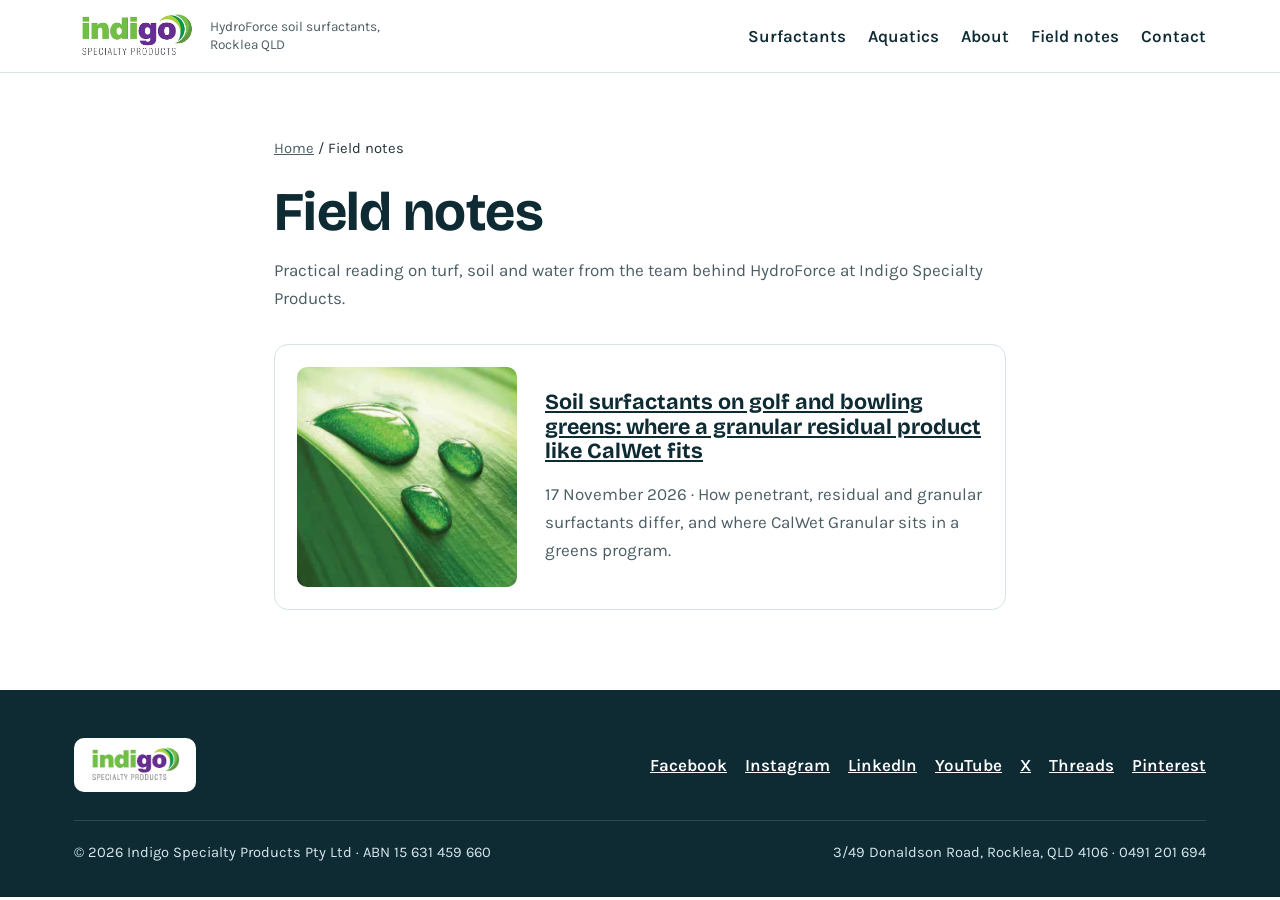
==== field-notes/index.html @ 79c4ed40 "Add HydroForce soil surfactants site for GitHub Pages" ====
<!DOCTYPE html>
<html lang="en-AU">
<head>
  <meta charset="UTF-8">
  <meta name="viewport" content="width=device-width, initial-scale=1.0">
  <meta name="robots" content="index, follow">
  <title>Field Notes: Turf, Soil and Water | Indigo Specialty Products HydroForce</title>
  <meta name="description" content="Field notes from Indigo Specialty Products on soil surfactants, greens and water management with the HydroForce range.">
  <link rel="canonical" href="https://indigospecialty.github.io/field-notes/">
  <link rel="icon" href="../assets/images/favicon.png" type="image/png">
  <link rel="preconnect" href="https://fonts.googleapis.com">
  <link rel="preconnect" href="https://fonts.gstatic.com" crossorigin>
  <link href="https://fonts.googleapis.com/css2?family=Bricolage+Grotesque:wght@600;700&family=Karla:wght@400;600;700&display=swap" rel="stylesheet">
  <link rel="stylesheet" href="../assets/css/style.css">

  </head>
<body>
  <a class="skip-link" href="#main">Skip to content</a>

  <header class="site-header">
    <div class="wrap">
      <a class="brand" href="../" aria-label="Indigo Specialty Products, HydroForce home">
        <img src="../assets/images/indigo-specialty-products-logo.png" width="483" height="187" alt="Indigo Specialty Products logo">
        <span>HydroForce soil surfactants, Rocklea QLD</span>
      </a>
      <nav class="site-nav" aria-label="Main">
        <ul>
          <li><a href="../#surfactants">Surfactants</a></li>
          <li><a href="../#aquatics">Aquatics</a></li>
          <li><a href="../#about">About</a></li>
          <li><a href="./">Field notes</a></li>
          <li><a href="../#contact">Contact</a></li>
        </ul>
      </nav>
    </div>
  </header>

  <main id="main" class="article">
    <div class="wrap">
      <nav class="breadcrumb" aria-label="Breadcrumb"><a href="../">Home</a> / Field notes</nav>
      <header>
        <h1>Field notes</h1>
        <p>Practical reading on turf, soil and water from the team behind HydroForce at Indigo Specialty Products.</p>
      </header>
      <div style="margin-top:32px">
        <article class="post-card">
          <picture>
            <source srcset="../assets/images/water-droplets-leaf.webp" type="image/webp">
            <img src="../assets/images/water-droplets-leaf.jpg" width="390" height="390" loading="lazy" alt="Water droplets beading on a green leaf">
          </picture>
          <div>
            <h2 style="font-size:1.35rem;margin:0"><a href="soil-surfactants-golf-bowling-greens.html" style="color:inherit">Soil surfactants on golf and bowling greens: where a granular residual product like CalWet fits</a></h2>
            <p>17 November 2026 · How penetrant, residual and granular surfactants differ, and where CalWet Granular sits in a greens program.</p>
          </div>
        </article>
      </div>
    </div>
  </main>

  <footer class="site-footer">
    <div class="wrap">
      <div class="footer-top">
        <a class="footer-logo" href="https://indigospecialty.com.au/"><img src="../assets/images/indigo-specialty-products-logo.png" width="483" height="187" alt="Indigo Specialty Products main website"></a>
        <ul class="socials" aria-label="Indigo Specialty Products on social media">
          <li><a href="https://www.facebook.com/profile.php?id=100076193619084">Facebook</a></li>
          <li><a href="https://www.instagram.com/indigospecialtyproducts">Instagram</a></li>
          <li><a href="https://www.linkedin.com/company/99134999">LinkedIn</a></li>
          <li><a href="https://www.youtube.com/@indigospecialtyproducts3187">YouTube</a></li>
          <li><a href="https://twitter.com/IndigoSpecialty">X</a></li>
          <li><a href="https://www.threads.com/@indigospecialtyproducts">Threads</a></li>
          <li><a href="https://www.pinterest.com.au/indigospecialty">Pinterest</a></li>
        </ul>
      </div>
      <div class="footer-bottom">
        <span>&copy; 2026 Indigo Specialty Products Pty Ltd · ABN 15 631 459 660</span>
        <span>3/49 Donaldson Road, Rocklea, QLD 4106 · 0491 201 694</span>
      </div>
    </div>
  </footer>
</body>
</html>
---- assets/css/style.css ----
/* Indigo Specialty Products – HydroForce site (GitHub Pages) */
:root {
  --ink: #0E2A33;
  --teal: #12505E;
  --teal-dark: #0B3A45;
  --aqua: #3BA7B5;
  --mist: #EEF5F6;
  --line: #D3E3E6;
  --purple: #5A2D82;
  --text: #22323A;
  --muted: #4B5D64;
  --white: #FFFFFF;
  --radius: 14px;
  --wrap: 1180px;
}

*, *::before, *::after { box-sizing: border-box; }
html { scroll-behavior: smooth; }
body {
  margin: 0;
  font-family: "Karla", system-ui, -apple-system, "Segoe UI", sans-serif;
  font-size: 1.0625rem;
  line-height: 1.65;
  color: var(--text);
  background: var(--white);
}
img { max-width: 100%; height: auto; display: block; }
a { color: var(--teal); }
a:hover { color: var(--teal-dark); }
h1, h2, h3 {
  font-family: "Bricolage Grotesque", "Karla", system-ui, sans-serif;
  color: var(--ink);
  line-height: 1.15;
  margin: 0;
}
h1 { font-size: clamp(2.1rem, 4.4vw, 3.4rem); font-weight: 700; letter-spacing: -0.01em; }
h2 { font-size: clamp(1.7rem, 3vw, 2.4rem); font-weight: 700; }
h3 { font-size: 1.2rem; font-weight: 700; }
p { margin: 0; }

.wrap { width: 100%; max-width: var(--wrap); margin: 0 auto; padding: 0 24px; }
.skip-link { position: absolute; left: -9999px; top: 8px; background: var(--ink); color: var(--white); padding: 10px 16px; z-index: 10; }
.skip-link:focus { left: 8px; }

/* Header */
.site-header { border-bottom: 1px solid var(--line); background: var(--white); position: sticky; top: 0; z-index: 5; }
.site-header .wrap { display: flex; flex-wrap: wrap; align-items: center; justify-content: space-between; gap: 12px 28px; padding-top: 12px; padding-bottom: 12px; }
.brand { display: flex; align-items: center; gap: 12px; text-decoration: none; }
.brand img { height: 48px; width: auto; }
.brand span { font-size: 0.85rem; color: var(--muted); line-height: 1.3; max-width: 170px; }
.site-nav ul { list-style: none; margin: 0; padding: 0; display: flex; flex-wrap: wrap; gap: 4px 22px; align-items: center; }
.site-nav a { color: var(--ink); text-decoration: none; font-weight: 600; display: inline-block; padding: 10px 0; }
.site-nav a:hover { color: var(--teal); text-decoration: underline; text-underline-offset: 4px; }

/* Buttons */
.btn { display: inline-flex; align-items: center; justify-content: center; min-height: 48px; padding: 12px 24px; border-radius: 999px; font-weight: 700; text-decoration: none; border: 2px solid var(--teal); }
.btn-solid { background: var(--teal); color: var(--white); }
.btn-solid:hover { background: var(--teal-dark); border-color: var(--teal-dark); color: var(--white); }
.btn-line { background: transparent; color: var(--teal); }
.btn-line:hover { background: var(--mist); color: var(--teal-dark); }
.btn-row { display: flex; flex-wrap: wrap; gap: 12px; }

/* Hero */
.hero { background: var(--mist); }
.hero .wrap { display: grid; grid-template-columns: minmax(0, 1.15fr) minmax(0, 0.85fr); gap: 48px; align-items: center; padding-top: 72px; padding-bottom: 72px; }
.eyebrow { display: inline-block; font-size: 0.85rem; font-weight: 700; letter-spacing: 0.08em; text-transform: uppercase; color: var(--teal); margin-bottom: 14px; }
.hero p.lead { font-size: 1.2rem; color: var(--muted); margin: 20px 0 28px; max-width: 58ch; }
.hero figure { margin: 0; }
.hero figure img { border-radius: var(--radius); width: 100%; aspect-ratio: 730 / 628; object-fit: cover; }

/* Sections */
.section { padding: 80px 0; }
.section-alt { background: var(--mist); }
.section-head { max-width: 760px; margin-bottom: 36px; }
.section-head p { color: var(--muted); margin-top: 12px; font-size: 1.1rem; }

/* Product grid */
.product-grid { list-style: none; margin: 0; padding: 0; display: grid; grid-template-columns: repeat(3, minmax(0, 1fr)); gap: 18px; }
.product { border: 1px solid var(--line); border-radius: var(--radius); padding: 22px 22px 24px; background: var(--white); }
.product h3 { color: var(--teal); margin-bottom: 6px; }
.product h3 small { display: block; font-family: "Karla", sans-serif; font-size: 0.78rem; font-weight: 700; letter-spacing: 0.06em; text-transform: uppercase; color: var(--muted); margin-bottom: 4px; }
.product p { font-size: 0.98rem; color: var(--text); }
.note { margin-top: 20px; font-size: 0.92rem; color: var(--muted); }

/* Split */
.split { display: grid; grid-template-columns: minmax(0, 1fr) minmax(0, 1fr); gap: 48px; align-items: center; }
.split-text > * + * { margin-top: 16px; }
.photo-pair { display: grid; grid-template-columns: repeat(2, minmax(0, 1fr)); gap: 16px; }
.photo-pair figure, .solo figure { margin: 0; }
.photo-pair img, .solo img { border-radius: var(--radius); width: 100%; aspect-ratio: 1 / 1; object-fit: cover; }
figcaption { font-size: 0.9rem; color: var(--muted); margin-top: 8px; }

/* Aquatics list */
.plain-list { list-style: none; margin: 0; padding: 0; }
.plain-list li { padding: 14px 0; border-top: 1px solid var(--line); }
.plain-list li:last-child { border-bottom: 1px solid var(--line); }
.plain-list strong { color: var(--ink); }

/* About */
.about-grid { display: grid; grid-template-columns: minmax(0, 0.8fr) minmax(0, 1.2fr); gap: 48px; }
.about-grid .body > * + * { margin-top: 16px; }
.markets { list-style: none; margin: 0; padding: 0; display: flex; flex-wrap: wrap; gap: 8px; }
.markets li { border: 1px solid var(--line); background: var(--white); border-radius: 999px; padding: 6px 14px; font-size: 0.92rem; font-weight: 600; color: var(--ink); }

/* Field notes */
.post-card { display: grid; grid-template-columns: 220px minmax(0, 1fr); gap: 28px; align-items: center; border: 1px solid var(--line); border-radius: var(--radius); padding: 22px; background: var(--white); }
.post-card img { border-radius: 10px; aspect-ratio: 1 / 1; object-fit: cover; }
.post-card h3 a { color: var(--ink); text-decoration: none; }
.post-card h3 a:hover { color: var(--teal); text-decoration: underline; }
.post-card p { margin-top: 8px; color: var(--muted); }

/* Contact */
.contact-grid { display: grid; grid-template-columns: minmax(0, 1fr) minmax(0, 1fr); gap: 40px; align-items: stretch; }
.nap { font-style: normal; border: 1px solid var(--line); border-radius: var(--radius); padding: 26px; background: var(--white); }
.nap p + p { margin-top: 6px; }
.nap .name { font-family: "Bricolage Grotesque", sans-serif; font-size: 1.3rem; font-weight: 700; color: var(--ink); margin-bottom: 8px; }
.map { border: 0; width: 100%; min-height: 360px; height: 100%; border-radius: var(--radius); }

/* Footer */
.site-footer { background: var(--ink); color: #D6E6EA; padding: 48px 0 32px; }
.site-footer a { color: var(--white); }
.footer-top { display: flex; flex-wrap: wrap; justify-content: space-between; gap: 24px; align-items: center; }
.footer-logo { background: var(--white); border-radius: 10px; padding: 8px 12px; display: inline-block; }
.footer-logo img { height: 38px; width: auto; }
.socials { list-style: none; margin: 0; padding: 0; display: flex; flex-wrap: wrap; gap: 4px 18px; }
.socials a { display: inline-block; padding: 8px 0; font-weight: 600; }
.footer-bottom { margin-top: 28px; padding-top: 20px; border-top: 1px solid rgba(255,255,255,0.15); font-size: 0.92rem; display: flex; flex-wrap: wrap; justify-content: space-between; gap: 8px 24px; }

/* Article */
.article { padding: 64px 0 80px; }
.article .wrap { max-width: 780px; }
.article header p { color: var(--muted); margin-top: 12px; }
.article .meta { font-size: 0.92rem; color: var(--muted); margin-top: 14px; }
.article figure { margin: 32px 0; }
.article figure img { border-radius: var(--radius); width: 100%; max-width: 390px; }
.article h2 { font-size: 1.6rem; margin-top: 40px; }
.article p, .article ul, .article ol { margin-top: 16px; }
.article li + li { margin-top: 8px; }
.callout { background: var(--mist); border-radius: var(--radius); padding: 22px 24px; margin-top: 32px; }
.breadcrumb { font-size: 0.92rem; margin-bottom: 20px; }
.breadcrumb a { color: var(--muted); }

/* Responsive */
@media (max-width: 900px) {
  .hero .wrap, .split, .about-grid, .contact-grid { grid-template-columns: minmax(0, 1fr); }
  .product-grid { grid-template-columns: repeat(2, minmax(0, 1fr)); }
  .site-header { position: static; }
}
@media (max-width: 600px) {
  .product-grid { grid-template-columns: minmax(0, 1fr); }
  .post-card { grid-template-columns: minmax(0, 1fr); }
  .section { padding: 56px 0; }
  .hero .wrap { padding-top: 48px; padding-bottom: 48px; }
}

/* Long emails wrap on small screens */
.nap p, .footer-bottom span { overflow-wrap: anywhere; }
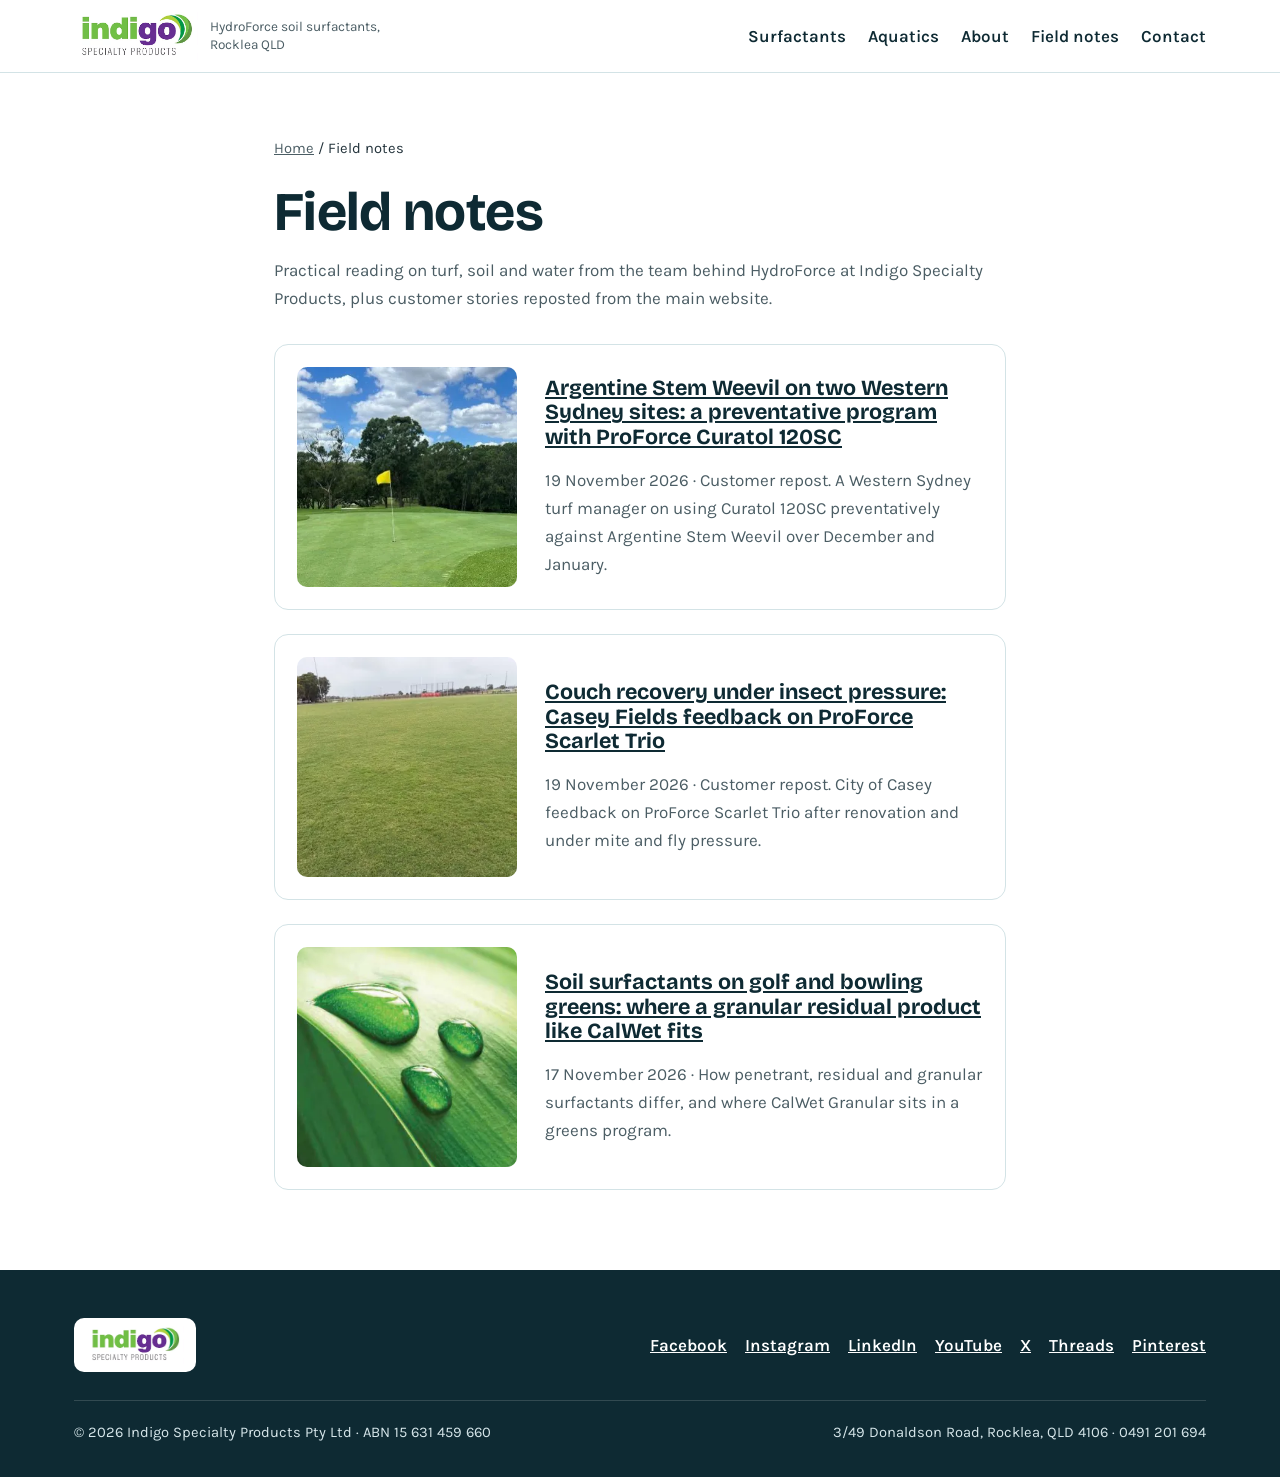
==== commit 557b8d74: "feat: Add Scarlet Trio and Curatol 120SC customer stories to field notes" ====
--- a/field-notes/index.html
+++ b/field-notes/index.html
@@ -5,8 +5,8 @@
   <meta name="viewport" content="width=device-width, initial-scale=1.0">
   <meta name="robots" content="index, follow">
   <title>Field Notes: Turf, Soil and Water | Indigo Specialty Products HydroForce</title>
-  <meta name="description" content="Field notes from Indigo Specialty Products on soil surfactants, greens and water management with the HydroForce range.">
-  <link rel="canonical" href="https://indigospecialty.github.io/field-notes/">
+  <meta name="description" content="Field notes from Indigo Specialty Products on soil surfactants, greens and water management, plus customer stories on ProForce Scarlet Trio and Curatol 120SC.">
+  <link rel="canonical" href="https://indigospecialty.github.io/GithubPages/field-notes/">
   <link rel="icon" href="../assets/images/favicon.png" type="image/png">
   <link rel="preconnect" href="https://fonts.googleapis.com">
   <link rel="preconnect" href="https://fonts.gstatic.com" crossorigin>
@@ -40,9 +40,29 @@
       <nav class="breadcrumb" aria-label="Breadcrumb"><a href="../">Home</a> / Field notes</nav>
       <header>
         <h1>Field notes</h1>
-        <p>Practical reading on turf, soil and water from the team behind HydroForce at Indigo Specialty Products.</p>
+        <p>Practical reading on turf, soil and water from the team behind HydroForce at Indigo Specialty Products, plus customer stories reposted from the main website.</p>
       </header>
-      <div style="margin-top:32px">
+      <div class="post-stack">
+        <article class="post-card">
+          <picture>
+            <source srcset="../assets/images/golf-green-fine-turf.webp" type="image/webp">
+            <img src="../assets/images/golf-green-fine-turf.jpg" width="360" height="360" loading="lazy" alt="Golf green with a yellow pin flag">
+          </picture>
+          <div>
+            <h2 style="font-size:1.35rem;margin:0"><a href="curatol-120sc-argentine-stem-weevil.html" style="color:inherit">Argentine Stem Weevil on two Western Sydney sites: a preventative program with ProForce Curatol 120SC</a></h2>
+            <p>19 November 2026 · Customer repost. A Western Sydney turf manager on using Curatol 120SC preventatively against Argentine Stem Weevil over December and January.</p>
+          </div>
+        </article>
+        <article class="post-card">
+          <picture>
+            <source srcset="../assets/images/sportsground-turf.webp" type="image/webp">
+            <img src="../assets/images/sportsground-turf.jpg" width="296" height="300" loading="lazy" alt="Couch sportsground at Casey Fields">
+          </picture>
+          <div>
+            <h2 style="font-size:1.35rem;margin:0"><a href="scarlet-trio-insecticide-casey-fields.html" style="color:inherit">Couch recovery under insect pressure: Casey Fields feedback on ProForce Scarlet Trio</a></h2>
+            <p>19 November 2026 · Customer repost. City of Casey feedback on ProForce Scarlet Trio after renovation and under mite and fly pressure.</p>
+          </div>
+        </article>
         <article class="post-card">
           <picture>
             <source srcset="../assets/images/water-droplets-leaf.webp" type="image/webp">
--- a/assets/css/style.css
+++ b/assets/css/style.css
@@ -155,3 +155,15 @@
 
 /* Long emails wrap on small screens */
 .nap p, .footer-bottom span { overflow-wrap: anywhere; }
+
+/* Customer quotes, source notes and post lists (added 19 Nov 2026) */
+.quote { margin: 24px 0 0; padding: 22px 26px; border-left: 4px solid var(--aqua); background: var(--mist); border-radius: 0 var(--radius) var(--radius) 0; }
+.quote p { margin: 0; font-size: 1.12rem; line-height: 1.65; color: var(--ink); }
+.quote footer { margin-top: 12px; font-size: 0.95rem; font-weight: 600; color: var(--muted); }
+.article .source-note { font-size: 0.92rem; margin-top: 8px; }
+.post-stack { display: grid; gap: 24px; margin-top: 32px; }
+.more-notes { margin-top: 28px; padding: 22px 24px; border: 1px solid var(--line); border-radius: var(--radius); }
+.more-notes h3 { font-size: 1.15rem; }
+.more-notes ul { margin: 12px 0 0; padding-left: 20px; }
+.more-notes li + li { margin-top: 8px; }
+.more-notes p { margin-top: 14px; font-weight: 600; }
